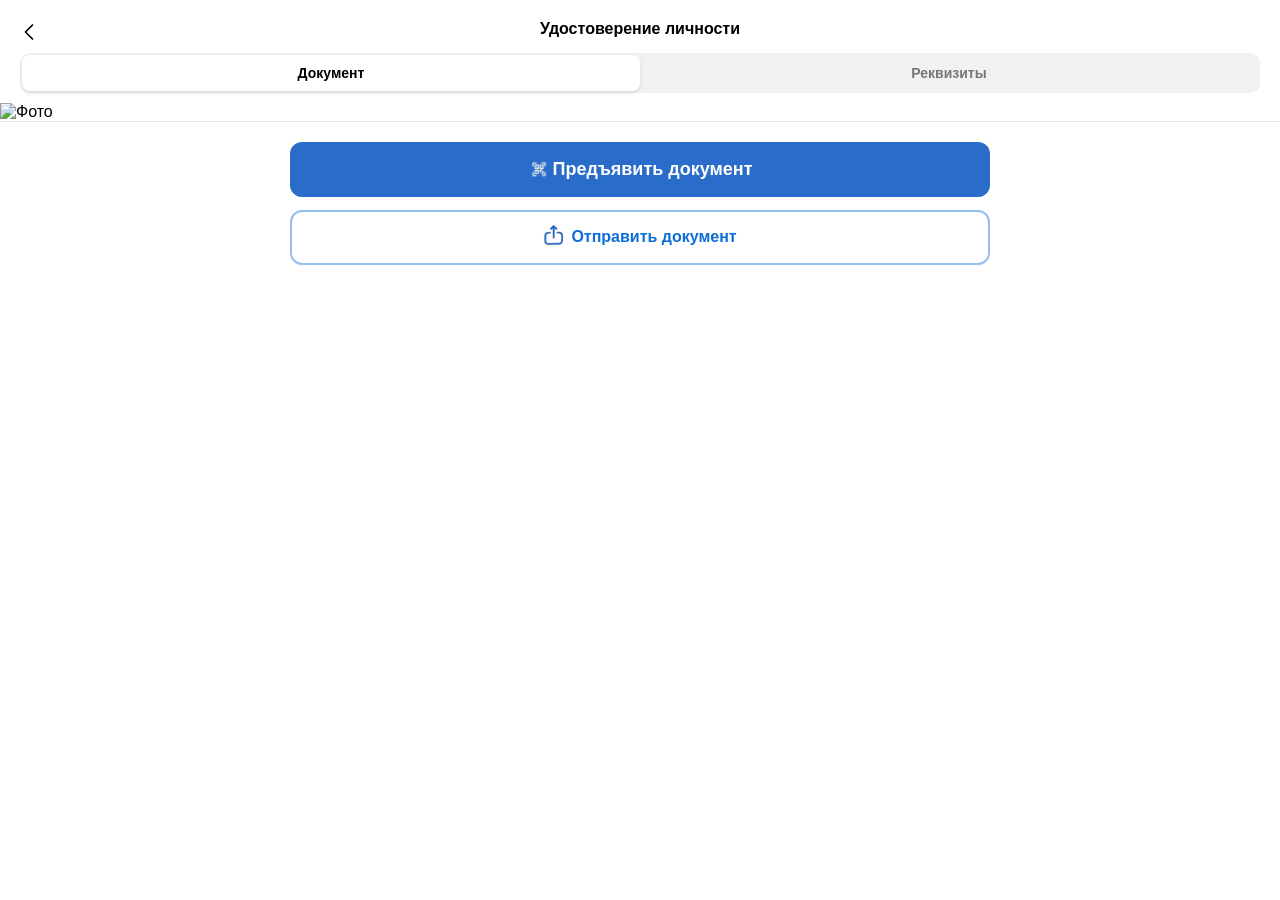
==== v2/index.html @ 96ef878e "Add files via upload" ====
<!DOCTYPE html>
<html lang="ru">
<head>
  <meta charset="UTF-8" />
  <meta name="viewport" content="width=device-width, initial-scale=1, viewport-fit=cover" />
  <meta name="apple-mobile-web-app-capable" content="yes" />
  <meta name="apple-mobile-web-app-status-bar-style" content="default" />
  <meta name="theme-color" content="#ffffff" />
  <title>Kaspi ID (учебный)</title>
  <link rel="stylesheet" href="style.css" />
  <link rel="icon" type="image/png" href="favicon.png" />
  <link rel="apple-touch-icon" href="apple-touch-icon.png" />
  <link rel="manifest" href="../manifest.webmanifest" />
</head>
<body>
<header>
  <button class="back-button">
    <svg class="back-icon" xmlns="http://www.w3.org/2000/svg" viewBox="0 0 24 24"
         fill="none" stroke="black" stroke-width="1.5" stroke-linecap="round" stroke-linejoin="round">
      <polyline points="15 18 9 12 15 6" />
    </svg>
  </button>
  <h1>Удостоверение личности</h1>
</header>

<div class="tabs">
  <button class="tab active" onclick="switchTab('document')">Документ</button>
  <button class="tab" onclick="switchTab('requisites')">Реквизиты</button>
</div>

<div id="document" class="card">
  <img src="udost_ai.jpg" alt="Фото" class="photo" />
  <div class="qr-code"></div>
  <div class="actions">
    <button class="primary">
      <img src="qr-icon.jpeg" alt="QR" class="button-icon" />
      Предъявить документ
    </button>
    <button class="secondary">
      <img src="send-icon.jpeg" class="icon" alt="" />
      Отправить документ
    </button>
  </div>
</div>

<div id="requisites" class="card" style="display: none;">
  <div class="photo" style="padding: 30px; font-size: 16px;">
    <span class="label">ФИО</span><br />
    Медресов Султан Мейрамович<br /><br />
    <span class="label">ИИН</span><br />
    020131500<br /><br />
    <span class="label">Дата рождения</span><br />
    31.01.2002<br /><br />
    <span class="label">Номер документа</span><br />
    052991724<br /><br />
    <span class="label">Дата выдачи</span><br />
    03.06.2022<br /><br />
    <span class="label">Срок действия</span><br />
    02.06.2032<br />
  </div>
</div>

<!-- Модальное окно с QR -->
<div class="modal" id="qrModal">
  <div class="modal-content">
    <span class="close" onclick="closeModal()">×</span>
    <h2>Удостоверение личности</h2>
    <p>Покажите QR-код сотруднику</p>
    <img src="qr_4783412.png" alt="QR-код" class="qr-img" />
    <p style="margin-top: -20px; margin-bottom: 4px;">или скажите код</p>
    <div class="code">478341</div>
  </div>
</div>

<script>
  function switchTab(tab) {
    document.querySelectorAll('.tab').forEach((btn) => btn.classList.remove('active'));
    document.querySelectorAll('.card').forEach((card) => (card.style.display = 'none'));
    document.querySelector(`[onclick*="${tab}"]`).classList.add('active');
    document.getElementById(tab).style.display = 'block';
  }

  document.querySelector('.primary').addEventListener('click', () => {
    document.getElementById('qrModal').style.display = 'block';
  });

  function closeModal() {
    document.getElementById('qrModal').style.display = 'none';
  }
</script>

<!-- ВОТ ЭТО -->
<script src="script.js"></script>
<script src="../pwa.js"></script>
</body>
</html>
---- v2/style.css ----
html, body {
  background-color: #fff;
  margin: 0;
  padding: 0;
  min-height: 100%;
  overflow-x: hidden;
}

body {
  font-family: -apple-system, BlinkMacSystemFont, "Segoe UI", Roboto, Helvetica, Arial, sans-serif;
  padding: env(safe-area-inset-top) env(safe-area-inset-right) env(safe-area-inset-bottom) env(safe-area-inset-left);
  -webkit-text-size-adjust: 100%;
}

header {
  padding: 10px 20px 5px;
  background-color: #fff;
  position: relative;
}

h1 {
  text-align: center;
  font-size: 16px;
  margin: 10px 0;
}

.tabs {
  display: flex;
  justify-content: center;
  background-color: #f1f1f1;
  border-radius: 10px;
  padding: 2px;
  margin: 0 20px 10px;
  min-height: 40px;
  box-sizing: border-box;
}

.tab {
  flex: 1;
  padding: 8px 0;
  background-color: transparent;
  border: none;
  border-radius: 8px;
  color: #777;
  font-weight: bold;
  font-size: 14px;
  transition: all 0.2s ease;
  cursor: pointer;
}

.tab.active {
  background-color: #ffffff;
  color: #000;
  box-shadow: 0 2px 4px rgba(0, 0, 0, 0.1);
}

.card {
  width: 100%;
  margin: 0 auto;
  padding: 0;
  box-sizing: border-box;
}

.photo {
  width: 100%;
  height: auto;
  display: block;
  border-radius: 0;
}

.label {
  font-size: 7px;
  color: #888;
  font-weight: 500;
}

.photo > br + br {
  margin-bottom: 10px;
}

.actions {
  width: 100%;
  display: flex;
  flex-direction: column;
  align-items: center;
  padding: 20px 20px 40px;
  box-sizing: border-box;
  background: white;
  gap: 13px;
  position: relative;
  z-index: 2;
  border-top: 1px solid #e2e2e2;
  margin-top: 0;
}

.primary,
.secondary {
  width: 100%;
  max-width: 700px;
}

.primary {
  background-color: #296cca;
  color: white;
  border: none;
  padding: 13px;
  border-radius: 12px;
  font-size: 18px;
  font-weight: bold;
  display: flex;
  justify-content: center;
  align-items: center;
  gap: 10px;
  cursor: pointer;
}

.secondary {
  background: none;
  border: 2px solid #94bfec;
  color: #0b6ed8;
  padding: 15px;
  border-radius: 12px;
  font-size: 16px;
  font-weight: bold;
  cursor: pointer;
}

.back-button {
  background: none;
  border: none;
  position: absolute;
  left: 15px;
  top: 18px;
  padding: 0;
  margin: 0;
  cursor: pointer;
  display: flex;
  align-items: center;
  justify-content: center;
}

.back-icon {
  width: 28px;
  height: 28px;
  stroke: rgb(0, 0, 0);
}

.button-icon {
  width: 20px;
  height: 29px;
  object-fit: contain;
  margin-right: -5px;
}

.icon {
  height: 25px;
  margin-top: -4px;
  vertical-align: middle;
  margin-right: 2px;
}

/* Модальное окно снизу */
.modal {
  display: none;
  position: fixed;
  z-index: 999;
  left: 0;
  top: 0;
  width: 100%;
  height: 100%;
  overflow: auto;
  background: rgba(0, 0, 0, 0.5);
}

.modal-content {
  background: white;
  position: fixed;
  bottom: 0;
  left: 50%;
  transform: translateX(-50%);
  padding: 25px 20px;
  border-radius: 20px 20px 0 0;
  width: 100%;
  max-width: 500px;
  min-height: min(420px, 58dvh);
  height: auto;
  box-sizing: border-box;
  box-shadow: 0 -2px 10px rgba(0, 0, 0, 0.1);
  text-align: center;
  font-family: sans-serif;

  /* Учитываем безопасные зоны iOS */
  padding-bottom: calc(25px + env(safe-area-inset-bottom));
}


.modal-content h2 {
  font-size: 21px;
  font-weight: bold;
  margin-bottom: 25px;
  margin-top:3px;
  text-align: left;
}

.qr-img {
  width: 120px;
  height: 120px;
  margin: 10px 0;
  margin-bottom: 40px;
}

.code {
  font-size: 24px;
  font-weight: bold;
  color: #000;
}

.close {
  position: absolute;
  top: 10px;
  right: 15px;
  font-size: 24px;
  cursor: pointer;
}

@supports (height: 100dvh) {
  .modal { height: 100dvh; }
}

@media (max-width: 430px) {
  header { padding: 10px 52px 5px; }
  .tabs { margin: 4px 16px 12px; }
  .actions { padding: 16px 16px calc(24px + env(safe-area-inset-bottom)); }
  .primary { font-size: 16px; }
  .modal-content {
    width: 100%;
    padding: 24px 20px calc(24px + env(safe-area-inset-bottom));
  }
}
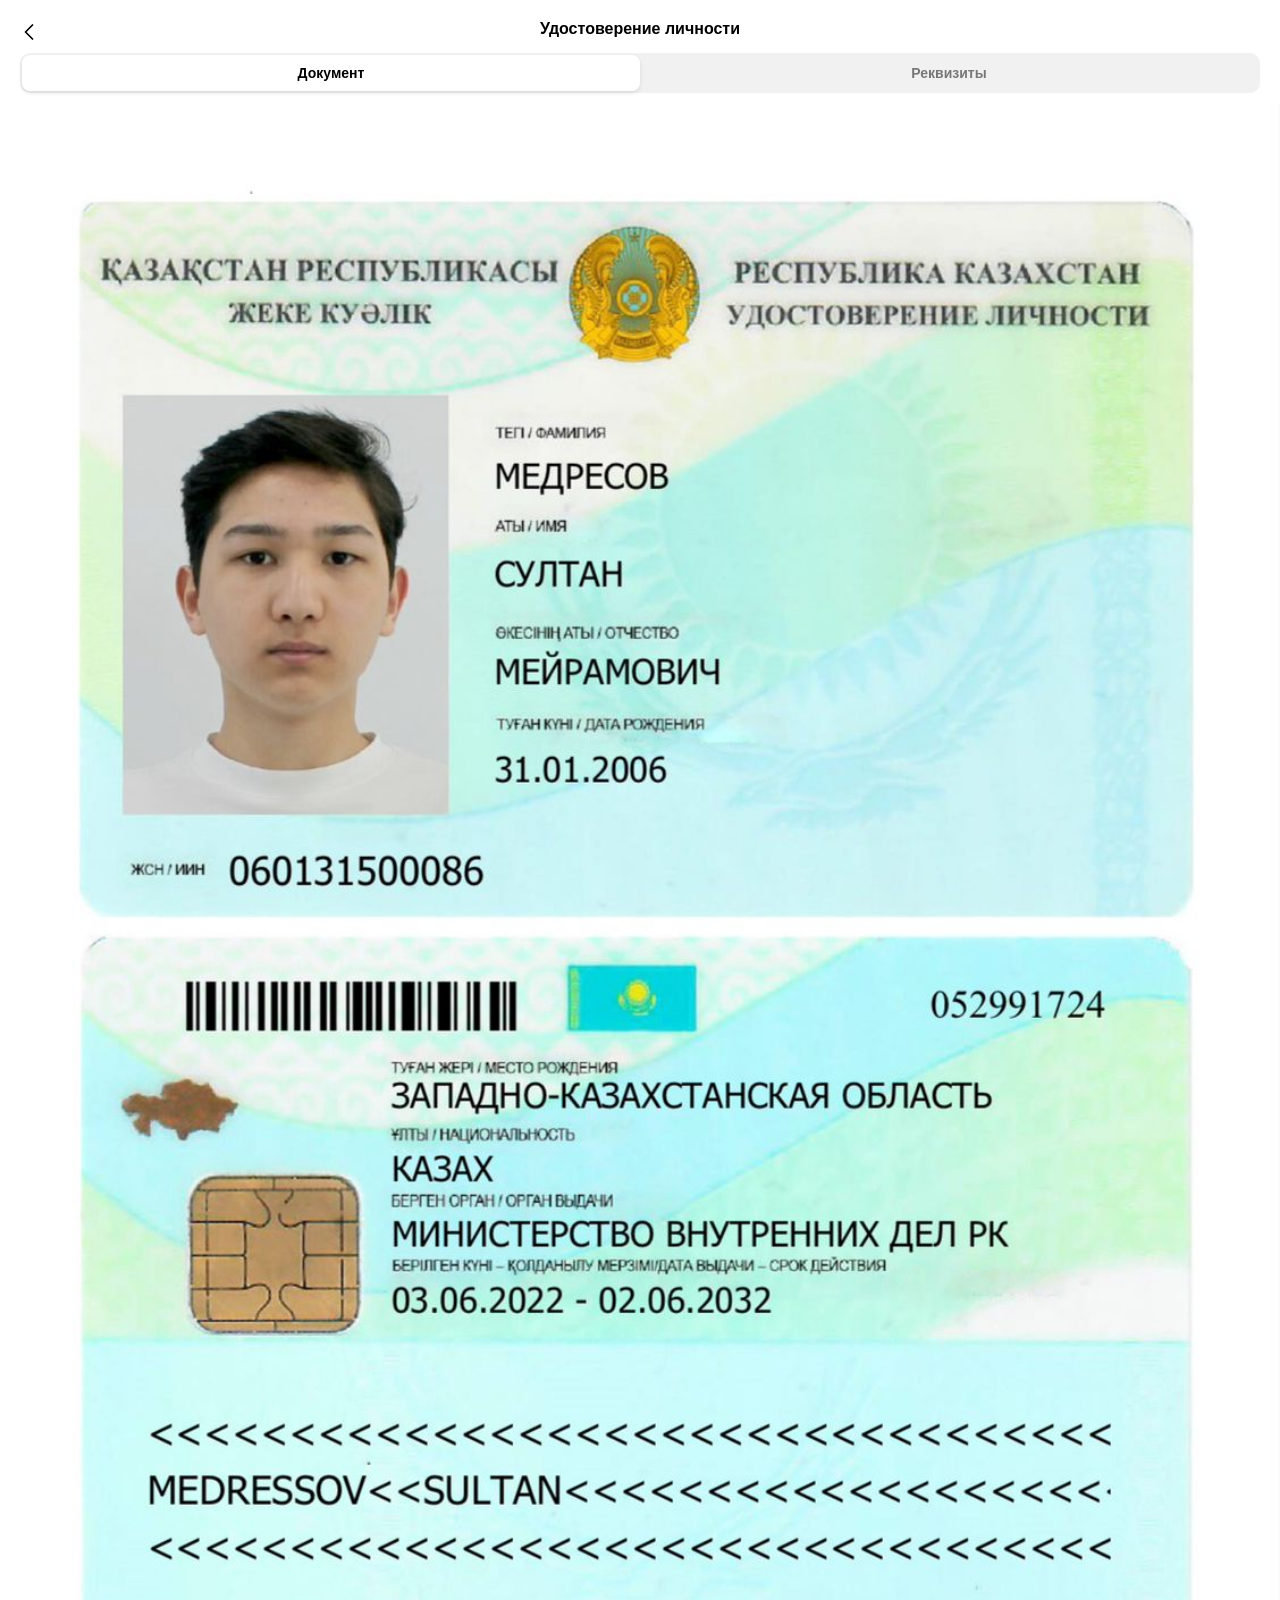
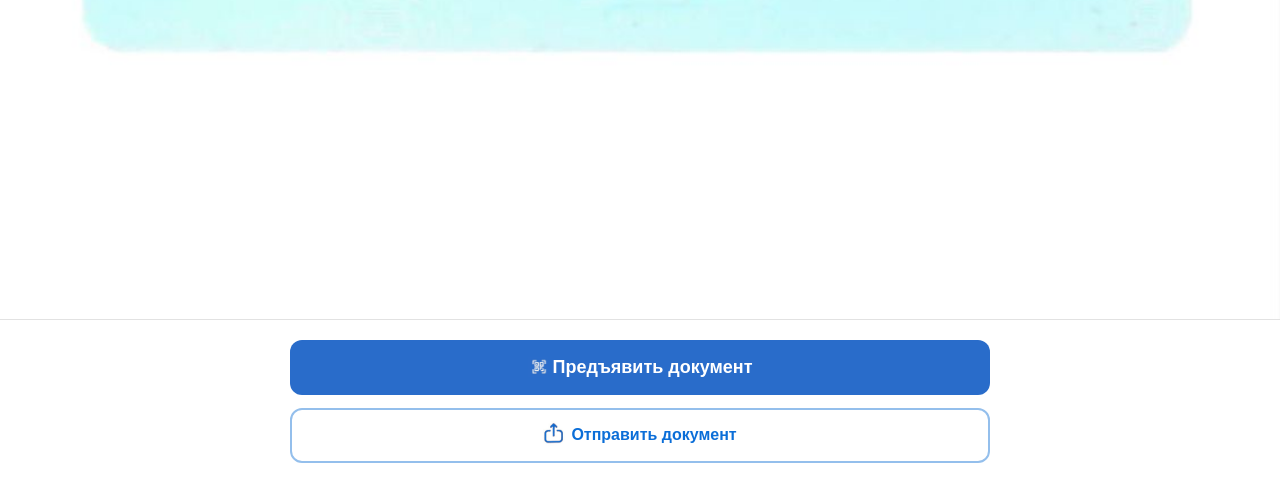
==== commit bfcfa54d: "Add files via upload" ====
--- a/v2/index.html
+++ b/v2/index.html
@@ -7,9 +7,9 @@
   <meta name="apple-mobile-web-app-status-bar-style" content="default" />
   <meta name="theme-color" content="#ffffff" />
   <title>Kaspi ID (учебный)</title>
-  <link rel="stylesheet" href="style.css" />
-  <link rel="icon" type="image/png" href="favicon.png" />
-  <link rel="apple-touch-icon" href="apple-touch-icon.png" />
+  <link rel="stylesheet" href="./style.css" />
+  <link rel="icon" href="./favicon.png" type="image/png" />
+  <link rel="apple-touch-icon" href="../apple-touch-icon.png" />
   <link rel="manifest" href="../manifest.webmanifest" />
 </head>
 <body>
@@ -29,15 +29,15 @@
 </div>
 
 <div id="document" class="card">
-  <img src="udost_ai.jpg" alt="Фото" class="photo" />
+  <img src="./udost.jpeg" alt="Фото удостоверения" class="photo" />
   <div class="qr-code"></div>
   <div class="actions">
     <button class="primary">
-      <img src="qr-icon.jpeg" alt="QR" class="button-icon" />
+      <img src="./qr-icon.jpeg" alt="" class="button-icon" />
       Предъявить документ
     </button>
     <button class="secondary">
-      <img src="send-icon.jpeg" class="icon" alt="" />
+      <img src="./send-icon.jpeg" class="icon" alt="" />
       Отправить документ
     </button>
   </div>
@@ -66,32 +66,14 @@
     <span class="close" onclick="closeModal()">×</span>
     <h2>Удостоверение личности</h2>
     <p>Покажите QR-код сотруднику</p>
-    <img src="qr_4783412.png" alt="QR-код" class="qr-img" />
+    <img src="./qr_4783412.png" alt="QR-код" class="qr-img" />
     <p style="margin-top: -20px; margin-bottom: 4px;">или скажите код</p>
     <div class="code">478341</div>
   </div>
 </div>
 
-<script>
-  function switchTab(tab) {
-    document.querySelectorAll('.tab').forEach((btn) => btn.classList.remove('active'));
-    document.querySelectorAll('.card').forEach((card) => (card.style.display = 'none'));
-    document.querySelector(`[onclick*="${tab}"]`).classList.add('active');
-    document.getElementById(tab).style.display = 'block';
-  }
-
-  document.querySelector('.primary').addEventListener('click', () => {
-    document.getElementById('qrModal').style.display = 'block';
-  });
-
-  function closeModal() {
-    document.getElementById('qrModal').style.display = 'none';
-  }
-</script>
-
-<!-- ВОТ ЭТО -->
-<script src="script.js"></script>
-<script src="../pwa.js"></script>
+<script src="../script.js" defer></script>
+<script src="../pwa.js" defer></script>
 </body>
 </html>
 
--- a/v2/style.css
+++ b/v2/style.css
@@ -60,6 +60,8 @@
   padding: 0;
   box-sizing: border-box;
 }
+
+.card[hidden] { display: none; }
 
 .photo {
   width: 100%;
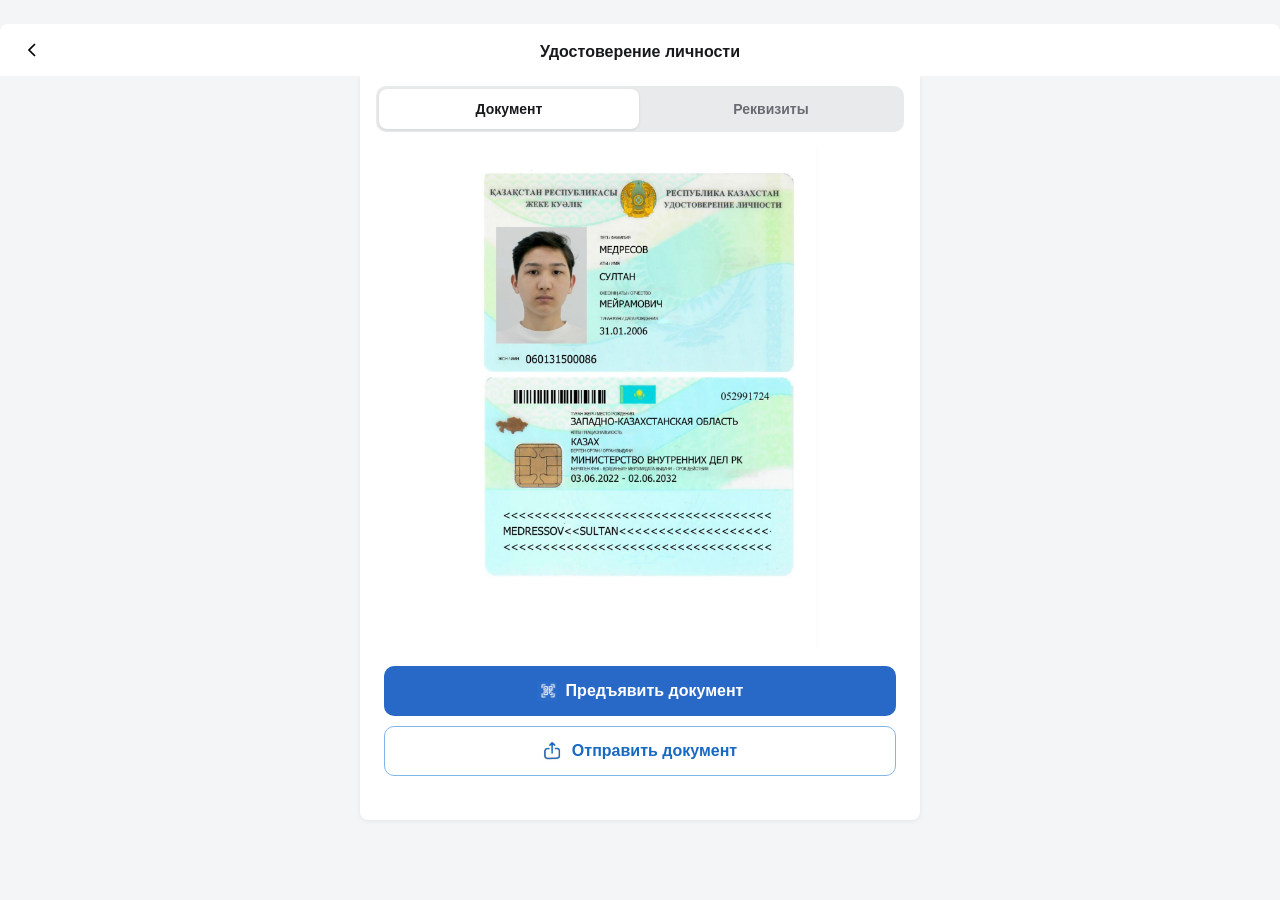
==== commit d7fb42d5: "Add files via upload" ====
--- a/v2/index.html
+++ b/v2/index.html
@@ -1,79 +1,65 @@
-<!DOCTYPE html>
+<!doctype html>
 <html lang="ru">
 <head>
-  <meta charset="UTF-8" />
-  <meta name="viewport" content="width=device-width, initial-scale=1, viewport-fit=cover" />
-  <meta name="apple-mobile-web-app-capable" content="yes" />
-  <meta name="apple-mobile-web-app-status-bar-style" content="default" />
-  <meta name="theme-color" content="#ffffff" />
-  <title>Kaspi ID (учебный)</title>
-  <link rel="stylesheet" href="./style.css" />
-  <link rel="icon" href="./favicon.png" type="image/png" />
-  <link rel="apple-touch-icon" href="../apple-touch-icon.png" />
-  <link rel="manifest" href="../manifest.webmanifest" />
+  <meta charset="utf-8">
+  <meta name="viewport" content="width=device-width, initial-scale=1, viewport-fit=cover">
+  <meta name="theme-color" content="#fff">
+  <meta name="apple-mobile-web-app-capable" content="yes">
+  <meta name="apple-mobile-web-app-status-bar-style" content="default">
+  <meta name="document-image" content="udost.jpeg">
+  <meta name="pdf-file" content="060131500086-20250603111642292.pdf">
+  <title>Удостоверение личности</title>
+  <link rel="stylesheet" href="../style.css">
+  <link rel="icon" href="../favicon.png" type="image/png">
+  <link rel="apple-touch-icon" href="../apple-touch-icon.png">
+  <link rel="manifest" href="../manifest.webmanifest">
+  <script src="../script.js" defer></script>
+  <script src="../pwa.js" defer></script>
 </head>
 <body>
-<header>
-  <button class="back-button">
-    <svg class="back-icon" xmlns="http://www.w3.org/2000/svg" viewBox="0 0 24 24"
-         fill="none" stroke="black" stroke-width="1.5" stroke-linecap="round" stroke-linejoin="round">
-      <polyline points="15 18 9 12 15 6" />
-    </svg>
-  </button>
-  <h1>Удостоверение личности</h1>
-</header>
+  <header class="topbar">
+    <button class="back-button" type="button" aria-label="Назад" onclick="history.back()">
+      <svg viewBox="0 0 24 24" aria-hidden="true"><path d="m15 18-6-6 6-6"/></svg>
+    </button>
+    <h1>Удостоверение личности</h1>
+  </header>
 
-<div class="tabs">
-  <button class="tab active" onclick="switchTab('document')">Документ</button>
-  <button class="tab" onclick="switchTab('requisites')">Реквизиты</button>
-</div>
+  <main>
+    <nav class="tabs" aria-label="Разделы документа">
+      <button class="tab active" type="button" data-view="document">Документ</button>
+      <button class="tab" type="button" data-view="requisites">Реквизиты</button>
+    </nav>
 
-<div id="document" class="card">
-  <img src="./udost.jpeg" alt="Фото удостоверения" class="photo" />
-  <div class="qr-code"></div>
-  <div class="actions">
-    <button class="primary">
-      <img src="./qr-icon.jpeg" alt="" class="button-icon" />
-      Предъявить документ
-    </button>
-    <button class="secondary">
-      <img src="./send-icon.jpeg" class="icon" alt="" />
-      Отправить документ
-    </button>
-  </div>
-</div>
+    <section class="view" data-panel="document">
+      <img class="identity-image" src="./udost.jpeg" alt="Демонстрационное удостоверение личности" fetchpriority="high">
+      <div class="actions">
+        <button class="primary" type="button" data-action="show-qr"><img src="../qr-icon.jpeg" alt="">Предъявить документ</button>
+        <button class="secondary" type="button" data-action="share"><img src="../send-icon.jpeg" alt="">Отправить документ</button>
+      </div>
+    </section>
 
-<div id="requisites" class="card" style="display: none;">
-  <div class="photo" style="padding: 30px; font-size: 16px;">
-    <span class="label">ФИО</span><br />
-    Медресов Султан Мейрамович<br /><br />
-    <span class="label">ИИН</span><br />
-    020131500<br /><br />
-    <span class="label">Дата рождения</span><br />
-    31.01.2002<br /><br />
-    <span class="label">Номер документа</span><br />
-    052991724<br /><br />
-    <span class="label">Дата выдачи</span><br />
-    03.06.2022<br /><br />
-    <span class="label">Срок действия</span><br />
-    02.06.2032<br />
-  </div>
-</div>
+    <section class="view requisites" data-panel="requisites" hidden>
+      <dl>
+        <div><dt>ФИО</dt><dd>Медресов Султан Мейрамович</dd></div>
+        <div><dt>ИИН</dt><dd>020131500</dd></div>
+        <div><dt>Дата рождения</dt><dd>31.01.2002</dd></div>
+        <div><dt>Номер документа</dt><dd>052991724</dd></div>
+        <div><dt>Дата выдачи</dt><dd>03.06.2022</dd></div>
+        <div><dt>Срок действия</dt><dd>02.06.2032</dd></div>
+      </dl>
+      <div class="actions">
+        <button class="secondary" type="button" data-action="share"><img src="../send-icon.jpeg" alt="">Отправить документ</button>
+      </div>
+    </section>
+  </main>
 
-<!-- Модальное окно с QR -->
-<div class="modal" id="qrModal">
-  <div class="modal-content">
-    <span class="close" onclick="closeModal()">×</span>
-    <h2>Удостоверение личности</h2>
+  <dialog class="qr-dialog" aria-labelledby="qr-title">
+    <button class="close" type="button" aria-label="Закрыть" data-action="close-qr">×</button>
+    <h2 id="qr-title">Удостоверение личности</h2>
     <p>Покажите QR-код сотруднику</p>
-    <img src="./qr_4783412.png" alt="QR-код" class="qr-img" />
-    <p style="margin-top: -20px; margin-bottom: 4px;">или скажите код</p>
-    <div class="code">478341</div>
-  </div>
-</div>
-
-<script src="../script.js" defer></script>
-<script src="../pwa.js" defer></script>
+    <img src="../qr_4783412.png" alt="Демонстрационный QR-код" class="qr-image">
+    <p>или скажите код</p>
+    <strong class="code">478341</strong>
+  </dialog>
 </body>
 </html>
-
--- a/style.css
+++ b/style.css
@@ -0,0 +1,141 @@
+:root {
+  color-scheme: light;
+  font-family: -apple-system, BlinkMacSystemFont, "Segoe UI", sans-serif;
+  color: #17191c;
+  background: #f4f5f7;
+  font-synthesis: none;
+  text-rendering: optimizeLegibility;
+  -webkit-text-size-adjust: 100%;
+}
+
+* { box-sizing: border-box; }
+
+body {
+  min-width: 320px;
+  min-height: 100vh;
+  min-height: 100dvh;
+  margin: 0;
+  padding: env(safe-area-inset-top) env(safe-area-inset-right) env(safe-area-inset-bottom) env(safe-area-inset-left);
+}
+
+.topbar {
+  position: relative;
+  display: flex;
+  min-height: 52px;
+  align-items: center;
+  justify-content: center;
+  padding: 10px 52px 6px;
+  background: #fff;
+}
+
+h1 { margin: 0; font-size: 16px; font-weight: 650; text-align: center; }
+
+.back-button {
+  position: absolute;
+  left: 12px;
+  top: 6px;
+  display: grid;
+  width: 40px;
+  height: 40px;
+  place-items: center;
+  padding: 0;
+  border: 0;
+  background: transparent;
+}
+
+.back-button svg { width: 24px; height: 24px; fill: none; stroke: currentColor; stroke-width: 1.7; }
+
+main { width: min(100%, 560px); margin: 0 auto; padding-bottom: 24px; }
+
+.tabs {
+  display: flex;
+  gap: 2px;
+  margin: 10px 16px 14px;
+  padding: 3px;
+  border-radius: 10px;
+  background: #e9eaec;
+}
+
+.tab {
+  flex: 1;
+  min-height: 40px;
+  border: 0;
+  border-radius: 8px;
+  color: #686c72;
+  background: transparent;
+  font: inherit;
+  font-size: 14px;
+  font-weight: 600;
+}
+
+.tab.active { color: #17191c; background: #fff; box-shadow: 0 1px 3px #0000001a; }
+
+.view[hidden] { display: none; }
+
+.identity-image {
+  display: block;
+  width: calc(100% - 24px);
+  height: auto;
+  max-height: 58dvh;
+  margin: 0 auto;
+  object-fit: contain;
+  object-position: top center;
+  border-radius: 4px;
+}
+
+.actions { display: grid; gap: 10px; padding: 16px; background: #fff; }
+
+.primary, .secondary {
+  display: flex;
+  width: 100%;
+  min-height: 50px;
+  align-items: center;
+  justify-content: center;
+  gap: 9px;
+  padding: 10px 14px;
+  border-radius: 10px;
+  font: inherit;
+  font-size: 16px;
+  font-weight: 650;
+}
+
+.primary { border: 0; color: #fff; background: #2869c8; }
+.secondary { border: 1px solid #83b5ed; color: #1769c2; background: #fff; }
+.primary img, .secondary img { width: 20px; height: 22px; object-fit: contain; }
+
+.requisites { margin: 0 16px; padding: 4px 16px; border-radius: 8px; background: #fff; }
+.requisites dl { margin: 0; }
+.requisites dl div { padding: 12px 0; border-bottom: 1px solid #eceef0; }
+.requisites dl div:last-child { border-bottom: 0; }
+.requisites dt { margin-bottom: 4px; color: #747980; font-size: 12px; }
+.requisites dd { margin: 0; font-size: 16px; font-weight: 550; overflow-wrap: anywhere; }
+.requisites .actions { margin: 0 -16px; }
+
+.qr-dialog {
+  position: fixed;
+  inset: auto 0 0;
+  width: min(100%, 560px);
+  max-width: none;
+  margin: 0 auto;
+  padding: 24px 20px calc(24px + env(safe-area-inset-bottom));
+  border: 0;
+  border-radius: 18px 18px 0 0;
+  color: #17191c;
+  background: #fff;
+  text-align: center;
+}
+
+.qr-dialog::backdrop { background: #0008; }
+.qr-dialog h2 { margin: 0 36px 10px 0; font-size: 19px; text-align: left; }
+.qr-dialog p { margin: 10px 0; color: #5b6066; font-size: 14px; }
+.qr-image { display: block; width: 168px; height: 168px; margin: 12px auto; object-fit: contain; }
+.code { display: block; color: #17191c; font-size: 25px; }
+.close { position: absolute; top: 12px; right: 14px; width: 40px; height: 40px; border: 0; border-radius: 50%; background: #f0f1f2; font-size: 27px; }
+
+@media (min-width: 600px) {
+  body { padding-top: 24px; }
+  .topbar { border-radius: 8px 8px 0 0; }
+  main { overflow: hidden; border-radius: 0 0 8px 8px; background: #fff; box-shadow: 0 1px 5px #00000012; }
+  .identity-image { width: min(calc(100% - 32px), 440px); max-height: 56vh; margin-top: 8px; }
+  .actions { padding: 16px 24px 20px; }
+}
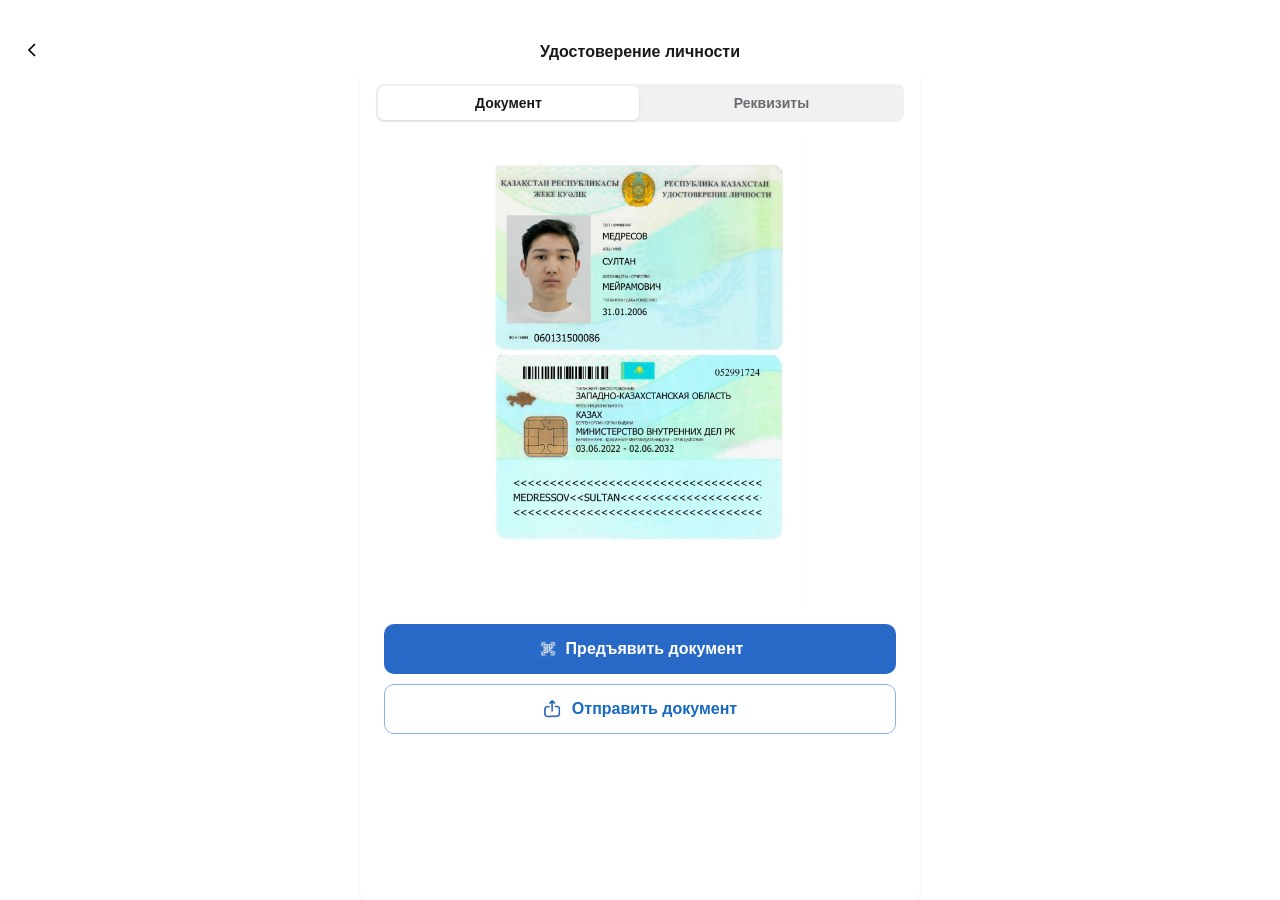
==== commit 9c27168a: "Add files via upload" ====
--- a/v2/index.html
+++ b/v2/index.html
@@ -40,12 +40,12 @@
 
     <section class="view requisites" data-panel="requisites" hidden>
       <dl>
-        <div><dt>ФИО</dt><dd>Медресов Султан Мейрамович</dd></div>
-        <div><dt>ИИН</dt><dd>020131500</dd></div>
-        <div><dt>Дата рождения</dt><dd>31.01.2002</dd></div>
-        <div><dt>Номер документа</dt><dd>052991724</dd></div>
-        <div><dt>Дата выдачи</dt><dd>03.06.2022</dd></div>
-        <div><dt>Срок действия</dt><dd>02.06.2032</dd></div>
+        <div><dt>ФИО</dt><dd><span>Медресов Султан Мейрамович</span><button class="copy-button" type="button" data-copy aria-label="Скопировать ФИО" title="Скопировать"><svg viewBox="0 0 24 24" aria-hidden="true"><rect x="8" y="8" width="12" height="12" rx="2"/><path d="M16 8V5a2 2 0 0 0-2-2H5a2 2 0 0 0-2 2v9a2 2 0 0 0 2 2h3"/></svg></button></dd></div>
+        <div><dt>ИИН</dt><dd><span>020131500</span><button class="copy-button" type="button" data-copy aria-label="Скопировать ИИН" title="Скопировать"><svg viewBox="0 0 24 24" aria-hidden="true"><rect x="8" y="8" width="12" height="12" rx="2"/><path d="M16 8V5a2 2 0 0 0-2-2H5a2 2 0 0 0-2 2v9a2 2 0 0 0 2 2h3"/></svg></button></dd></div>
+        <div><dt>Дата рождения</dt><dd><span>31.01.2002</span><button class="copy-button" type="button" data-copy aria-label="Скопировать дату рождения" title="Скопировать"><svg viewBox="0 0 24 24" aria-hidden="true"><rect x="8" y="8" width="12" height="12" rx="2"/><path d="M16 8V5a2 2 0 0 0-2-2H5a2 2 0 0 0-2 2v9a2 2 0 0 0 2 2h3"/></svg></button></dd></div>
+        <div><dt>Номер документа</dt><dd><span>052991724</span><button class="copy-button" type="button" data-copy aria-label="Скопировать номер документа" title="Скопировать"><svg viewBox="0 0 24 24" aria-hidden="true"><rect x="8" y="8" width="12" height="12" rx="2"/><path d="M16 8V5a2 2 0 0 0-2-2H5a2 2 0 0 0-2 2v9a2 2 0 0 0 2 2h3"/></svg></button></dd></div>
+        <div><dt>Дата выдачи</dt><dd><span>03.06.2022</span><button class="copy-button" type="button" data-copy aria-label="Скопировать дату выдачи" title="Скопировать"><svg viewBox="0 0 24 24" aria-hidden="true"><rect x="8" y="8" width="12" height="12" rx="2"/><path d="M16 8V5a2 2 0 0 0-2-2H5a2 2 0 0 0-2 2v9a2 2 0 0 0 2 2h3"/></svg></button></dd></div>
+        <div><dt>Срок действия</dt><dd><span>02.06.2032</span><button class="copy-button" type="button" data-copy aria-label="Скопировать срок действия" title="Скопировать"><svg viewBox="0 0 24 24" aria-hidden="true"><rect x="8" y="8" width="12" height="12" rx="2"/><path d="M16 8V5a2 2 0 0 0-2-2H5a2 2 0 0 0-2 2v9a2 2 0 0 0 2 2h3"/></svg></button></dd></div>
       </dl>
       <div class="actions">
         <button class="secondary" type="button" data-action="share"><img src="../send-icon.jpeg" alt="">Отправить документ</button>
--- a/style.css
+++ b/style.css
@@ -2,13 +2,17 @@
   color-scheme: light;
   font-family: -apple-system, BlinkMacSystemFont, "Segoe UI", sans-serif;
   color: #17191c;
-  background: #f4f5f7;
+  background: #fff;
   font-synthesis: none;
   text-rendering: optimizeLegibility;
   -webkit-text-size-adjust: 100%;
 }
 
 * { box-sizing: border-box; }
+
+html, body {
+  background: #fff;
+}
 
 body {
   min-width: 320px;
@@ -45,22 +49,29 @@
 
 .back-button svg { width: 24px; height: 24px; fill: none; stroke: currentColor; stroke-width: 1.7; }
 
-main { width: min(100%, 560px); margin: 0 auto; padding-bottom: 24px; }
+main {
+  display: flex;
+  min-height: calc(100dvh - 52px - env(safe-area-inset-top) - env(safe-area-inset-bottom));
+  flex-direction: column;
+  width: min(100%, 560px);
+  margin: 0 auto;
+  padding-bottom: calc(20px + env(safe-area-inset-bottom));
+}
 
 .tabs {
   display: flex;
   gap: 2px;
-  margin: 10px 16px 14px;
-  padding: 3px;
-  border-radius: 10px;
-  background: #e9eaec;
+  margin: 8px 16px 10px;
+  padding: 2px;
+  border-radius: 8px;
+  background: #f1f1f1;
 }
 
 .tab {
   flex: 1;
-  min-height: 40px;
+  min-height: 34px;
   border: 0;
-  border-radius: 8px;
+  border-radius: 6px;
   color: #686c72;
   background: transparent;
   font: inherit;
@@ -72,18 +83,26 @@
 
 .view[hidden] { display: none; }
 
+.view { background: #fff; }
+
 .identity-image {
   display: block;
-  width: calc(100% - 24px);
+  width: min(calc(100% - 64px), 440px);
   height: auto;
-  max-height: 58dvh;
-  margin: 0 auto;
+  max-height: 52dvh;
+  margin: 8px auto 0;
   object-fit: contain;
   object-position: top center;
   border-radius: 4px;
 }
 
-.actions { display: grid; gap: 10px; padding: 16px; background: #fff; }
+.actions {
+  display: grid;
+  gap: 10px;
+  margin-top: auto;
+  padding: 16px 16px 12px;
+  background: #fff;
+}
 
 .primary, .secondary {
   display: flex;
@@ -108,7 +127,30 @@
 .requisites dl div { padding: 12px 0; border-bottom: 1px solid #eceef0; }
 .requisites dl div:last-child { border-bottom: 0; }
 .requisites dt { margin-bottom: 4px; color: #747980; font-size: 12px; }
-.requisites dd { margin: 0; font-size: 16px; font-weight: 550; overflow-wrap: anywhere; }
+.requisites dd {
+  display: flex;
+  align-items: center;
+  justify-content: space-between;
+  gap: 10px;
+  margin: 0;
+  font-size: 16px;
+  font-weight: 550;
+}
+.requisites dd span { min-width: 0; overflow-wrap: anywhere; }
+.copy-button {
+  display: grid;
+  flex: 0 0 36px;
+  width: 36px;
+  height: 36px;
+  place-items: center;
+  padding: 0;
+  border: 0;
+  border-radius: 6px;
+  color: #2869c8;
+  background: transparent;
+}
+.copy-button svg { width: 19px; height: 19px; fill: none; stroke: currentColor; stroke-width: 1.8; stroke-linecap: round; stroke-linejoin: round; }
+.copy-button.copied { color: #18824a; background: #eef8f2; }
 .requisites .actions { margin: 0 -16px; }
 
 .qr-dialog {
@@ -135,7 +177,7 @@
 @media (min-width: 600px) {
   body { padding-top: 24px; }
   .topbar { border-radius: 8px 8px 0 0; }
-  main { overflow: hidden; border-radius: 0 0 8px 8px; background: #fff; box-shadow: 0 1px 5px #00000012; }
-  .identity-image { width: min(calc(100% - 32px), 440px); max-height: 56vh; margin-top: 8px; }
+  main { min-height: calc(100dvh - 76px); overflow: hidden; border-radius: 0 0 8px 8px; background: #fff; box-shadow: 0 1px 5px #00000012; }
+  .identity-image { width: min(calc(100% - 64px), 440px); max-height: 52vh; margin-top: 8px; }
   .actions { padding: 16px 24px 20px; }
 }
